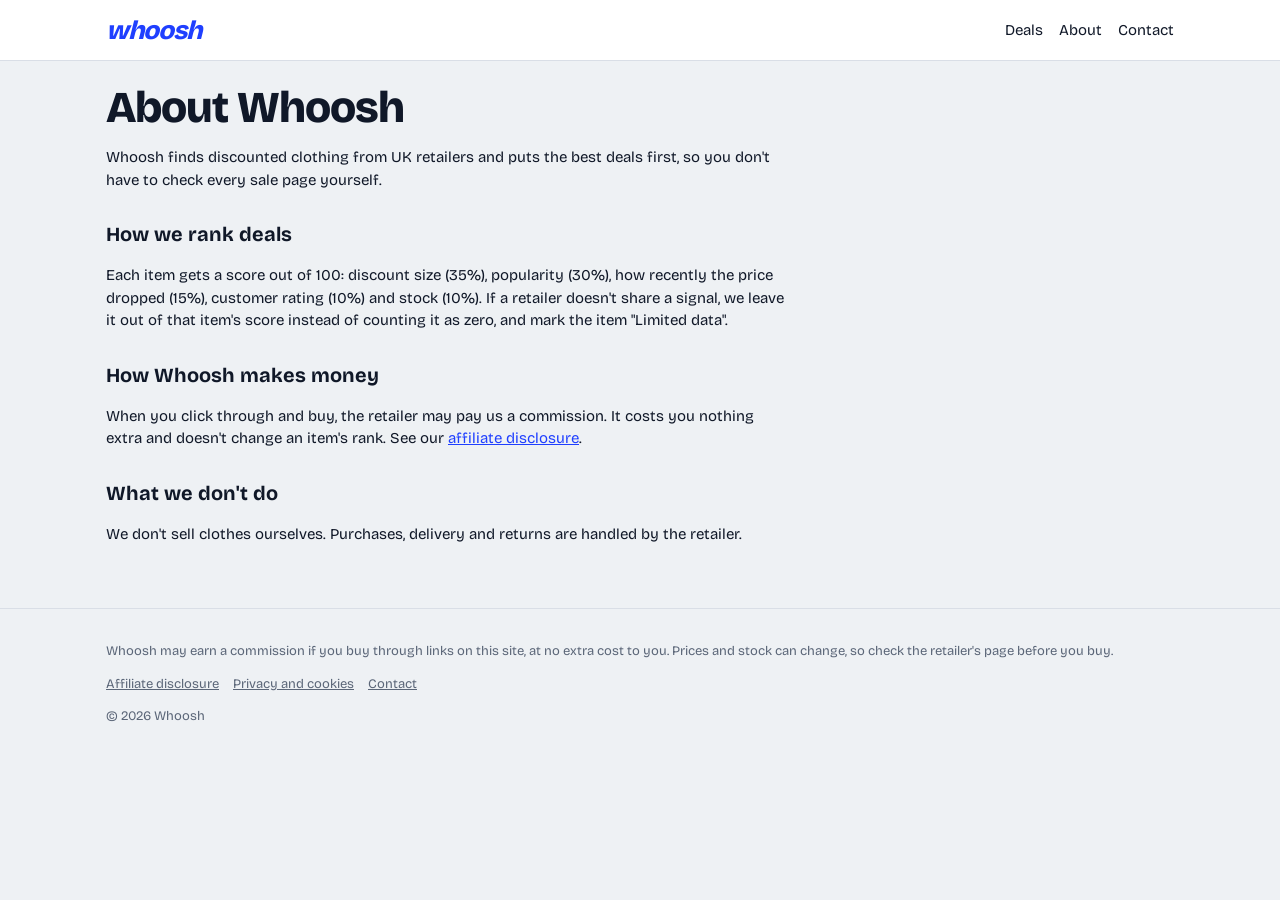
==== about.html @ 58af0808 "Add files via upload BASIC START" ====
<!DOCTYPE html><html lang="en-GB"><head><meta charset="utf-8"><meta name="viewport" content="width=device-width, initial-scale=1, viewport-fit=cover"><title>About Whoosh</title><meta name="description" content="What Whoosh is and how it ranks deals."><link href="https://fonts.googleapis.com/css2?family=Bricolage+Grotesque:wght@400;600;800&display=swap" rel="stylesheet"><link rel="stylesheet" href="style.css"></head><body>
<header><div class="w"><a class="logo" href="index.html">whoosh</a><nav><a href="index.html">Deals</a><a href="about.html">About</a><a href="contact.html">Contact</a></nav></div></header>
<main><div class="w"><div class="txt"><h1>About Whoosh</h1><p>Whoosh finds discounted clothing from UK retailers and puts the best deals first, so you don't have to check every sale page yourself.</p><h2>How we rank deals</h2><p>Each item gets a score out of 100: discount size (35%), popularity (30%), how recently the price dropped (15%), customer rating (10%) and stock (10%). If a retailer doesn't share a signal, we leave it out of that item's score instead of counting it as zero, and mark the item "Limited data".</p><h2>How Whoosh makes money</h2><p>When you click through and buy, the retailer may pay us a commission. It costs you nothing extra and doesn't change an item's rank. See our <a href="disclosure.html">affiliate disclosure</a>.</p><h2>What we don't do</h2><p>We don't sell clothes ourselves. Purchases, delivery and returns are handled by the retailer.</p></div></div></main><footer><div class="w"><p>Whoosh may earn a commission if you buy through links on this site, at no extra cost to you. Prices and stock can change, so check the retailer's page before you buy.</p><a href="disclosure.html">Affiliate disclosure</a><a href="privacy.html">Privacy and cookies</a><a href="contact.html">Contact</a><p>&copy; <span id="y"></span> Whoosh</p></div></footer><script>document.getElementById("y").textContent=new Date().getFullYear()</script></body></html>
---- style.css ----
:root{--bg:#eef1f4;--card:#fff;--ink:#101828;--mute:#5b6678;--line:#d9dee6;--acc:#1f3fff;--sale:#d92d20;box-sizing:border-box;padding-top:env(safe-area-inset-top,0px);padding-bottom:env(safe-area-inset-bottom,0px)}
@media (prefers-color-scheme:dark){:root{--bg:#0d1117;--card:#161b24;--ink:#eef1f6;--mute:#9aa6b8;--line:#272f3d;--acc:#7b93ff;--sale:#ff7a6e}}
*{box-sizing:inherit}
body{margin:0;background:var(--bg);color:var(--ink);font:400 15px/1.5 "Bricolage Grotesque",system-ui,sans-serif}
.w{max-width:1100px;margin:0 auto;padding:0 16px}
header{border-bottom:1px solid var(--line);background:var(--card)}
header .w{display:flex;align-items:center;gap:20px;height:60px}
.logo{font-weight:800;font-size:26px;font-style:italic;letter-spacing:-.04em;color:var(--acc);text-decoration:none}
nav{display:flex;gap:16px;margin-left:auto}nav a{color:var(--ink);text-decoration:none}nav a:hover{text-decoration:underline}
a:focus-visible,button:focus-visible{outline:2px solid var(--acc);outline-offset:2px}
main{padding:24px 0 48px}
h1{font-size:clamp(28px,5vw,44px);line-height:1.05;margin:0 0 8px;font-weight:800;letter-spacing:-.02em}
h2{margin:28px 0 6px;font-size:20px}
.sub,.mute{color:var(--mute)}.sub{max-width:60ch;margin:0 0 18px}
.txt{max-width:68ch}.txt a{color:var(--acc)}
.note{background:var(--card);border:1px solid var(--line);border-radius:8px;padding:10px 14px;margin-bottom:16px;font-size:14px}
.bar{display:flex;flex-wrap:wrap;gap:8px;margin-bottom:18px}
.chip{border:1px solid var(--line);background:var(--card);color:var(--ink);padding:7px 13px;border-radius:99px;font:inherit;cursor:pointer}
.chip[aria-pressed=true]{background:var(--ink);color:var(--bg);border-color:var(--ink)}
.sp{flex:1}
.grid{display:grid;grid-template-columns:repeat(auto-fill,minmax(230px,1fr));gap:16px}
.card{background:var(--card);border:1px solid var(--line);border-radius:10px;overflow:hidden;display:flex}
.card a{color:inherit;text-decoration:none;display:flex;flex-direction:column;flex:1}
.img{aspect-ratio:4/5;position:relative;display:flex;align-items:flex-end;padding:10px}
.img img{position:absolute;inset:0;width:100%;height:100%;object-fit:cover}
.rank,.off{position:absolute;top:10px;font-weight:800;border-radius:6px;padding:2px 8px}
.rank{left:10px;background:var(--ink);color:var(--bg)}.off{right:10px;background:var(--sale);color:#fff}
.tag{position:relative;font-size:12px;background:rgba(255,255,255,.88);color:#101828;padding:2px 8px;border-radius:6px}
.b{padding:12px 14px 14px;display:flex;flex-direction:column;gap:6px;flex:1}
.br{color:var(--mute);font-size:13px}.nm{font-weight:600}
.pr{font-size:18px;font-weight:800}.pr s{font-weight:400;color:var(--mute);font-size:14px;margin-left:6px}
.sc{display:flex;align-items:center;gap:8px;margin-top:auto}.sc b{font-size:22px;color:var(--acc);min-width:34px}
.bars{flex:1;display:flex;height:8px;border-radius:4px;overflow:hidden;background:var(--line)}.bars i{display:block;height:100%}
.conf{font-size:12px;color:var(--mute)}
footer{border-top:1px solid var(--line);padding:20px 0 32px;font-size:13px;color:var(--mute)}
footer a{color:var(--mute);margin-right:14px}
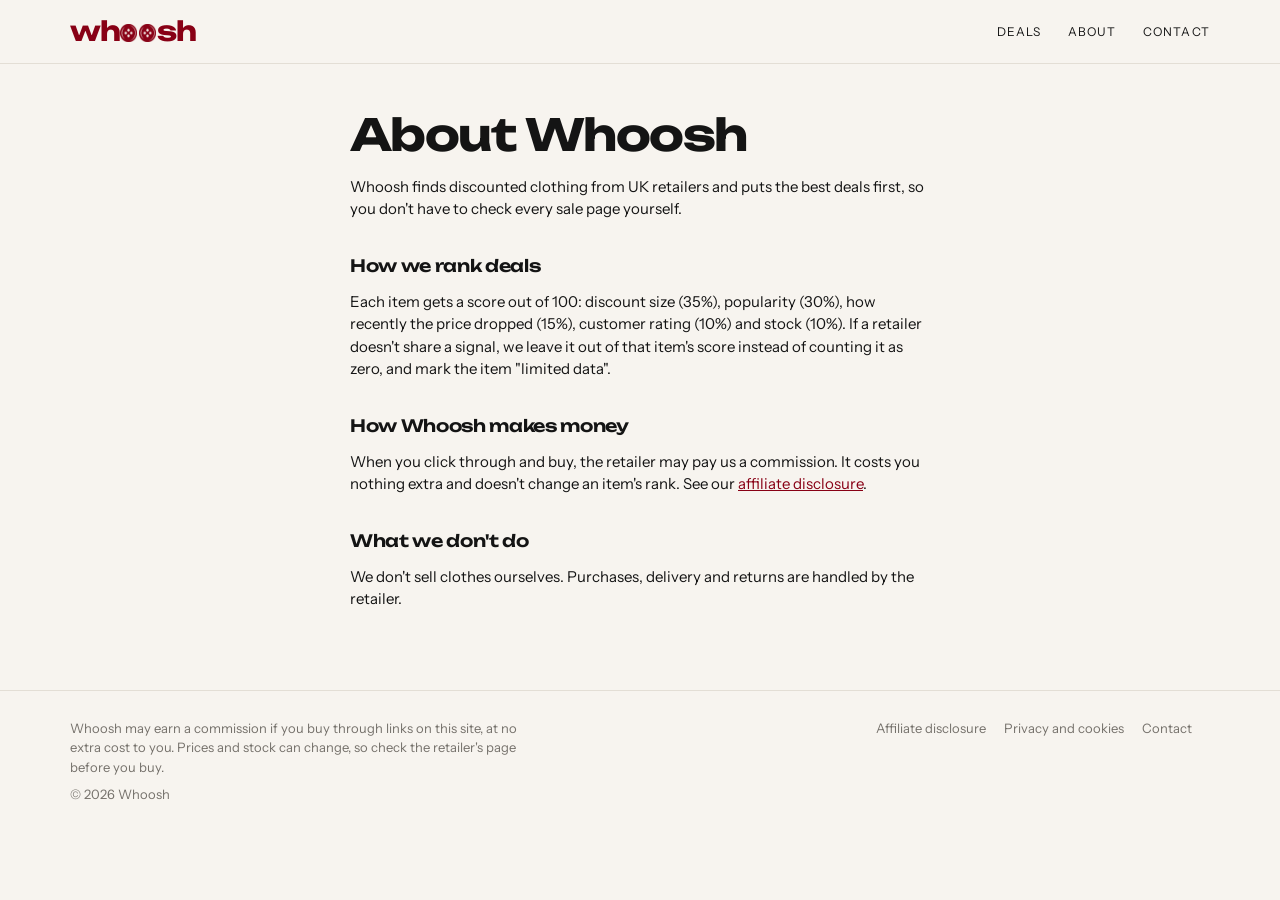
==== commit 9a58e421: "Add files via upload" ====
--- a/about.html
+++ b/about.html
@@ -1,3 +1,3 @@
-<!DOCTYPE html><html lang="en-GB"><head><meta charset="utf-8"><meta name="viewport" content="width=device-width, initial-scale=1, viewport-fit=cover"><title>About Whoosh</title><meta name="description" content="What Whoosh is and how it ranks deals."><link href="https://fonts.googleapis.com/css2?family=Bricolage+Grotesque:wght@400;600;800&display=swap" rel="stylesheet"><link rel="stylesheet" href="style.css"></head><body>
-<header><div class="w"><a class="logo" href="index.html">whoosh</a><nav><a href="index.html">Deals</a><a href="about.html">About</a><a href="contact.html">Contact</a></nav></div></header>
-<main><div class="w"><div class="txt"><h1>About Whoosh</h1><p>Whoosh finds discounted clothing from UK retailers and puts the best deals first, so you don't have to check every sale page yourself.</p><h2>How we rank deals</h2><p>Each item gets a score out of 100: discount size (35%), popularity (30%), how recently the price dropped (15%), customer rating (10%) and stock (10%). If a retailer doesn't share a signal, we leave it out of that item's score instead of counting it as zero, and mark the item "Limited data".</p><h2>How Whoosh makes money</h2><p>When you click through and buy, the retailer may pay us a commission. It costs you nothing extra and doesn't change an item's rank. See our <a href="disclosure.html">affiliate disclosure</a>.</p><h2>What we don't do</h2><p>We don't sell clothes ourselves. Purchases, delivery and returns are handled by the retailer.</p></div></div></main><footer><div class="w"><p>Whoosh may earn a commission if you buy through links on this site, at no extra cost to you. Prices and stock can change, so check the retailer's page before you buy.</p><a href="disclosure.html">Affiliate disclosure</a><a href="privacy.html">Privacy and cookies</a><a href="contact.html">Contact</a><p>&copy; <span id="y"></span> Whoosh</p></div></footer><script>document.getElementById("y").textContent=new Date().getFullYear()</script></body></html>+<!DOCTYPE html><html lang="en-GB"><head><meta charset="utf-8"><meta name="viewport" content="width=device-width, initial-scale=1, viewport-fit=cover"><title>About | Whoosh</title><meta name="description" content="What Whoosh is and how it ranks deals."><meta name="theme-color" content="#880015"><link rel="icon" href="favicon.png"><link rel="apple-touch-icon" href="apple-touch-icon.png"><link rel="manifest" href="site.webmanifest"><link href="https://fonts.googleapis.com/css2?family=Instrument+Sans:wght@400;500;600;700&family=Unbounded:wght@500;600;700&display=swap" rel="stylesheet"><link rel="stylesheet" href="style.css"></head><body>
+<header class="top"><div class="w"><a class="logo" href="index.html" aria-label="Whoosh home">wh<img src="logo-button.png" alt="">&#8203;<img src="logo-button.png" alt="">sh</a><nav><a href="index.html">Deals</a><a href="about.html">About</a><a href="contact.html">Contact</a></nav></div></header>
+<main><div class="w txt"><h1>About Whoosh</h1><p>Whoosh finds discounted clothing from UK retailers and puts the best deals first, so you don't have to check every sale page yourself.</p><h2>How we rank deals</h2><p>Each item gets a score out of 100: discount size (35%), popularity (30%), how recently the price dropped (15%), customer rating (10%) and stock (10%). If a retailer doesn't share a signal, we leave it out of that item's score instead of counting it as zero, and mark the item "limited data".</p><h2>How Whoosh makes money</h2><p>When you click through and buy, the retailer may pay us a commission. It costs you nothing extra and doesn't change an item's rank. See our <a href="disclosure.html">affiliate disclosure</a>.</p><h2>What we don't do</h2><p>We don't sell clothes ourselves. Purchases, delivery and returns are handled by the retailer.</p></div></main><footer><div class="w"><div><p>Whoosh may earn a commission if you buy through links on this site, at no extra cost to you. Prices and stock can change, so check the retailer's page before you buy.</p><p>&copy; <span id="y"></span> Whoosh</p></div><div><a href="disclosure.html">Affiliate disclosure</a><a href="privacy.html">Privacy and cookies</a><a href="contact.html">Contact</a></div></div></footer><script>document.getElementById("y").textContent=new Date().getFullYear()</script></body></html>
--- a/style.css
+++ b/style.css
@@ -1,36 +1,48 @@
-:root{--bg:#eef1f4;--card:#fff;--ink:#101828;--mute:#5b6678;--line:#d9dee6;--acc:#1f3fff;--sale:#d92d20;box-sizing:border-box;padding-top:env(safe-area-inset-top,0px);padding-bottom:env(safe-area-inset-bottom,0px)}
-@media (prefers-color-scheme:dark){:root{--bg:#0d1117;--card:#161b24;--ink:#eef1f6;--mute:#9aa6b8;--line:#272f3d;--acc:#7b93ff;--sale:#ff7a6e}}
-*{box-sizing:inherit}
-body{margin:0;background:var(--bg);color:var(--ink);font:400 15px/1.5 "Bricolage Grotesque",system-ui,sans-serif}
-.w{max-width:1100px;margin:0 auto;padding:0 16px}
-header{border-bottom:1px solid var(--line);background:var(--card)}
-header .w{display:flex;align-items:center;gap:20px;height:60px}
-.logo{font-weight:800;font-size:26px;font-style:italic;letter-spacing:-.04em;color:var(--acc);text-decoration:none}
-nav{display:flex;gap:16px;margin-left:auto}nav a{color:var(--ink);text-decoration:none}nav a:hover{text-decoration:underline}
-a:focus-visible,button:focus-visible{outline:2px solid var(--acc);outline-offset:2px}
-main{padding:24px 0 48px}
-h1{font-size:clamp(28px,5vw,44px);line-height:1.05;margin:0 0 8px;font-weight:800;letter-spacing:-.02em}
-h2{margin:28px 0 6px;font-size:20px}
-.sub,.mute{color:var(--mute)}.sub{max-width:60ch;margin:0 0 18px}
-.txt{max-width:68ch}.txt a{color:var(--acc)}
-.note{background:var(--card);border:1px solid var(--line);border-radius:8px;padding:10px 14px;margin-bottom:16px;font-size:14px}
-.bar{display:flex;flex-wrap:wrap;gap:8px;margin-bottom:18px}
-.chip{border:1px solid var(--line);background:var(--card);color:var(--ink);padding:7px 13px;border-radius:99px;font:inherit;cursor:pointer}
-.chip[aria-pressed=true]{background:var(--ink);color:var(--bg);border-color:var(--ink)}
-.sp{flex:1}
-.grid{display:grid;grid-template-columns:repeat(auto-fill,minmax(230px,1fr));gap:16px}
-.card{background:var(--card);border:1px solid var(--line);border-radius:10px;overflow:hidden;display:flex}
-.card a{color:inherit;text-decoration:none;display:flex;flex-direction:column;flex:1}
-.img{aspect-ratio:4/5;position:relative;display:flex;align-items:flex-end;padding:10px}
-.img img{position:absolute;inset:0;width:100%;height:100%;object-fit:cover}
-.rank,.off{position:absolute;top:10px;font-weight:800;border-radius:6px;padding:2px 8px}
-.rank{left:10px;background:var(--ink);color:var(--bg)}.off{right:10px;background:var(--sale);color:#fff}
-.tag{position:relative;font-size:12px;background:rgba(255,255,255,.88);color:#101828;padding:2px 8px;border-radius:6px}
-.b{padding:12px 14px 14px;display:flex;flex-direction:column;gap:6px;flex:1}
-.br{color:var(--mute);font-size:13px}.nm{font-weight:600}
-.pr{font-size:18px;font-weight:800}.pr s{font-weight:400;color:var(--mute);font-size:14px;margin-left:6px}
-.sc{display:flex;align-items:center;gap:8px;margin-top:auto}.sc b{font-size:22px;color:var(--acc);min-width:34px}
-.bars{flex:1;display:flex;height:8px;border-radius:4px;overflow:hidden;background:var(--line)}.bars i{display:block;height:100%}
-.conf{font-size:12px;color:var(--mute)}
-footer{border-top:1px solid var(--line);padding:20px 0 32px;font-size:13px;color:var(--mute)}
-footer a{color:var(--mute);margin-right:14px}
+:root{--bg:#f7f4ef;--ink:#141414;--grey:#75716b;--line:#e3ded5;--tile:#ebe6dd;--wine:#880015;--head:"Unbounded","Arial Black",sans-serif;--body:"Instrument Sans",system-ui,sans-serif;color-scheme:light}
+*{box-sizing:border-box}
+body{margin:0;background:var(--bg);color:var(--ink);font:400 15px/1.5 var(--body);-webkit-font-smoothing:antialiased}
+.w{max-width:1180px;margin:0 auto;padding:0 20px}
+a{color:inherit}a:focus-visible,button:focus-visible,select:focus-visible{outline:2px solid var(--wine);outline-offset:3px}
+.top{padding:calc(env(safe-area-inset-top,0px) + 18px) 0 18px;border-bottom:1px solid var(--line)}
+.top .w{display:flex;align-items:center;justify-content:space-between}
+.logo{font:700 27px/1 var(--head);letter-spacing:-.05em;color:var(--wine);text-decoration:none;white-space:nowrap}
+.logo img{display:inline-block;height:.64em;width:.64em;vertical-align:-.02em;margin:0 .03em}
+nav a{font-size:12px;letter-spacing:.1em;text-transform:uppercase;text-decoration:none;margin-left:26px}
+nav a:hover{color:var(--wine)}
+.hero{position:relative;overflow:hidden;border-bottom:1px solid var(--line)}
+.hero .w{padding-top:64px;padding-bottom:72px;position:relative}
+.hero-t{position:relative;z-index:1;max-width:620px}
+.eyebrow{font-size:12px;letter-spacing:.12em;text-transform:uppercase;color:var(--wine);margin:0 0 16px;font-weight:600}
+h1{font:700 clamp(30px,5.4vw,60px)/1.04 var(--head);letter-spacing:-.035em;margin:0 0 18px}
+.lede{font-size:17px;color:var(--grey);max-width:44ch;margin:0}
+.hero-btn{position:absolute;right:-70px;top:50%;width:clamp(240px,36vw,430px);transform:translateY(-50%) rotate(-8deg)}
+main{padding-bottom:64px}
+.tools{display:flex;flex-wrap:wrap;gap:14px 28px;align-items:center;padding:22px 0 8px}
+.brands{display:flex;flex-wrap:wrap;gap:6px 22px;flex:1}
+.brands button{background:none;border:0;border-bottom:2px solid transparent;padding:4px 0;font:500 14px var(--body);color:var(--grey);cursor:pointer}
+.brands button[aria-pressed=true]{color:var(--ink);border-color:var(--wine)}
+.brands button:hover{color:var(--ink)}
+.tools label{font-size:13px;color:var(--grey)}
+.tools select{font:500 14px var(--body);color:var(--ink);background:none;border:0;border-bottom:1px solid var(--ink);padding:3px 2px;margin-left:6px;border-radius:0}
+.count{font-size:13px;color:var(--grey);margin:6px 0 20px}
+.grid{display:grid;grid-template-columns:repeat(auto-fill,minmax(220px,1fr));gap:36px 20px}
+.card a{text-decoration:none;display:block}
+.img{position:relative;aspect-ratio:4/5;background:var(--tile);overflow:hidden}
+.img img{width:100%;height:100%;object-fit:cover;display:block;transition:transform .5s}
+.card a:hover .img img{transform:scale(1.03)}
+.card a:hover .nm{text-decoration:underline}
+.off{position:absolute;top:12px;left:12px;background:var(--wine);color:#fff;font:700 12px/1 var(--head);padding:7px 8px}
+.meta{padding-top:12px}
+.br{font-size:12px;letter-spacing:.08em;text-transform:uppercase;color:var(--grey)}
+.nm{display:block;font-weight:500;margin:2px 0 6px}
+.pr{font-weight:700;font-size:17px}.pr s{font-weight:400;color:var(--grey);font-size:14px;margin:0 8px 0 8px}.pr em{font-style:normal;font-size:13px;color:var(--wine);font-weight:600}
+.tg{font-size:12.5px;color:var(--grey);margin-top:2px;min-height:1.5em}
+.sc{margin-top:10px;font-size:12px;color:var(--grey)}.sc b{color:var(--ink)}
+.sc i{display:block;height:2px;background:var(--line);margin-top:5px}.sc i u{display:block;height:100%;background:var(--wine)}
+.mute{color:var(--grey)}
+.txt{max-width:62ch;padding-top:48px}.txt h1{font-size:clamp(28px,4.4vw,44px)}.txt h2{font:600 17px var(--head);letter-spacing:-.02em;margin:34px 0 6px}.txt a{color:var(--wine)}
+footer{border-top:1px solid var(--line);padding:28px 0 calc(env(safe-area-inset-bottom,0px) + 36px);font-size:13px;color:var(--grey)}
+footer .w{display:flex;flex-wrap:wrap;gap:16px 40px;justify-content:space-between}
+footer p{margin:0 0 8px;max-width:52ch}footer a{margin-right:18px;text-decoration:none}footer a:hover{color:var(--wine)}
+@media (max-width:640px){.hero .w{padding-top:40px;padding-bottom:40px}.hero-btn{position:static;transform:rotate(-8deg);width:120px;margin-top:28px}.grid{grid-template-columns:repeat(2,1fr);gap:28px 12px}nav a{margin-left:16px}.logo{font-size:23px}}
+@media (prefers-reduced-motion:reduce){.img img{transition:none}}
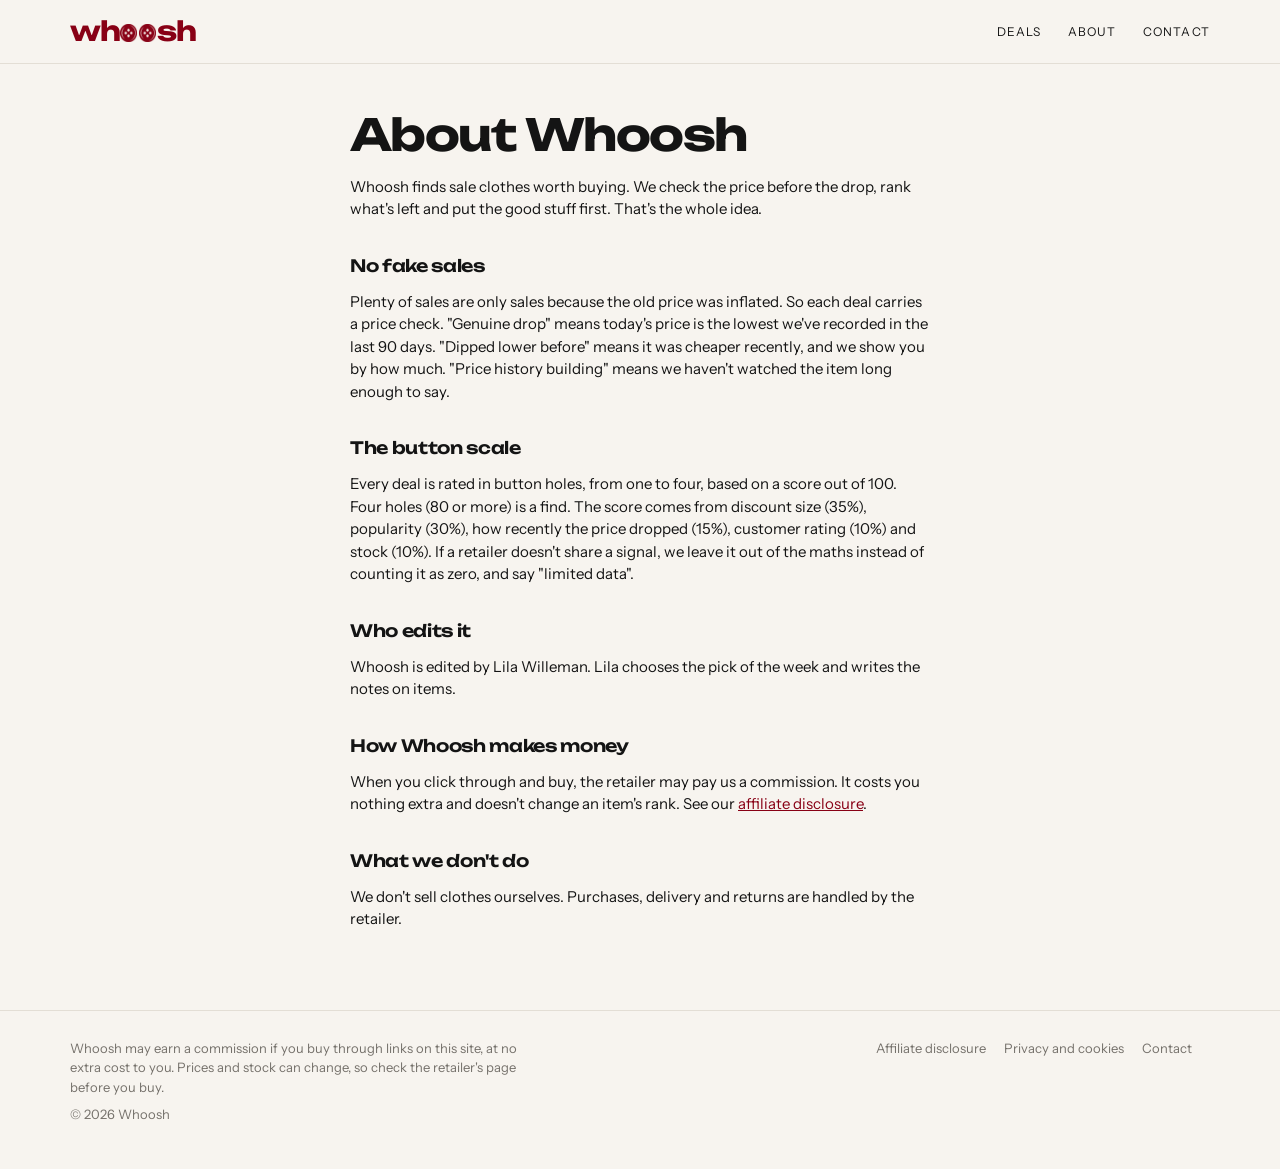
==== commit 68acf40d: "Add files via upload" ====
--- a/about.html
+++ b/about.html
@@ -1,3 +1,3 @@
-<!DOCTYPE html><html lang="en-GB"><head><meta charset="utf-8"><meta name="viewport" content="width=device-width, initial-scale=1, viewport-fit=cover"><title>About | Whoosh</title><meta name="description" content="What Whoosh is and how it ranks deals."><meta name="theme-color" content="#880015"><link rel="icon" href="favicon.png"><link rel="apple-touch-icon" href="apple-touch-icon.png"><link rel="manifest" href="site.webmanifest"><link href="https://fonts.googleapis.com/css2?family=Instrument+Sans:wght@400;500;600;700&family=Unbounded:wght@500;600;700&display=swap" rel="stylesheet"><link rel="stylesheet" href="style.css"></head><body>
+<!DOCTYPE html><html lang="en-GB"><head><meta charset="utf-8"><meta name="viewport" content="width=device-width, initial-scale=1, viewport-fit=cover"><title>About | Whoosh</title><meta name="description" content="What Whoosh is, how deals are checked and how they are rated."><meta name="theme-color" content="#880015"><link rel="icon" href="favicon.png"><link rel="apple-touch-icon" href="apple-touch-icon.png"><link rel="manifest" href="site.webmanifest"><link href="https://fonts.googleapis.com/css2?family=Instrument+Sans:wght@400;500;600;700&family=Unbounded:wght@500;600;700&display=swap" rel="stylesheet"><link rel="stylesheet" href="style.css"></head><body>
 <header class="top"><div class="w"><a class="logo" href="index.html" aria-label="Whoosh home">wh<img src="logo-button.png" alt="">&#8203;<img src="logo-button.png" alt="">sh</a><nav><a href="index.html">Deals</a><a href="about.html">About</a><a href="contact.html">Contact</a></nav></div></header>
-<main><div class="w txt"><h1>About Whoosh</h1><p>Whoosh finds discounted clothing from UK retailers and puts the best deals first, so you don't have to check every sale page yourself.</p><h2>How we rank deals</h2><p>Each item gets a score out of 100: discount size (35%), popularity (30%), how recently the price dropped (15%), customer rating (10%) and stock (10%). If a retailer doesn't share a signal, we leave it out of that item's score instead of counting it as zero, and mark the item "limited data".</p><h2>How Whoosh makes money</h2><p>When you click through and buy, the retailer may pay us a commission. It costs you nothing extra and doesn't change an item's rank. See our <a href="disclosure.html">affiliate disclosure</a>.</p><h2>What we don't do</h2><p>We don't sell clothes ourselves. Purchases, delivery and returns are handled by the retailer.</p></div></main><footer><div class="w"><div><p>Whoosh may earn a commission if you buy through links on this site, at no extra cost to you. Prices and stock can change, so check the retailer's page before you buy.</p><p>&copy; <span id="y"></span> Whoosh</p></div><div><a href="disclosure.html">Affiliate disclosure</a><a href="privacy.html">Privacy and cookies</a><a href="contact.html">Contact</a></div></div></footer><script>document.getElementById("y").textContent=new Date().getFullYear()</script></body></html>+<main><div class="w txt"><h1>About Whoosh</h1><p>Whoosh finds sale clothes worth buying. We check the price before the drop, rank what's left and put the good stuff first. That's the whole idea.</p><h2 id="prices">No fake sales</h2><p>Plenty of sales are only sales because the old price was inflated. So each deal carries a price check. "Genuine drop" means today's price is the lowest we've recorded in the last 90 days. "Dipped lower before" means it was cheaper recently, and we show you by how much. "Price history building" means we haven't watched the item long enough to say.</p><h2 id="scale">The button scale</h2><p>Every deal is rated in button holes, from one to four, based on a score out of 100. Four holes (80 or more) is a find. The score comes from discount size (35%), popularity (30%), how recently the price dropped (15%), customer rating (10%) and stock (10%). If a retailer doesn't share a signal, we leave it out of the maths instead of counting it as zero, and say "limited data".</p><h2>Who edits it</h2><p>Whoosh is edited by Lila Willeman. Lila chooses the pick of the week and writes the notes on items.</p><h2>How Whoosh makes money</h2><p>When you click through and buy, the retailer may pay us a commission. It costs you nothing extra and doesn't change an item's rank. See our <a href="disclosure.html">affiliate disclosure</a>.</p><h2>What we don't do</h2><p>We don't sell clothes ourselves. Purchases, delivery and returns are handled by the retailer.</p></div></main><footer><div class="w"><div><p>Whoosh may earn a commission if you buy through links on this site, at no extra cost to you. Prices and stock can change, so check the retailer's page before you buy.</p><p>&copy; <span id="y"></span> Whoosh</p></div><div><a href="disclosure.html">Affiliate disclosure</a><a href="privacy.html">Privacy and cookies</a><a href="contact.html">Contact</a></div></div></footer><script>document.getElementById("y").textContent=new Date().getFullYear()</script></body></html>
--- a/style.css
+++ b/style.css
@@ -46,3 +46,17 @@
 footer p{margin:0 0 8px;max-width:52ch}footer a{margin-right:18px;text-decoration:none}footer a:hover{color:var(--wine)}
 @media (max-width:640px){.hero .w{padding-top:40px;padding-bottom:40px}.hero-btn{position:static;transform:rotate(-8deg);width:120px;margin-top:28px}.grid{grid-template-columns:repeat(2,1fr);gap:28px 12px}nav a{margin-left:16px}.logo{font-size:23px}}
 @media (prefers-reduced-motion:reduce){.img img{transition:none}}
+.logo img{transition:transform .6s}.logo:hover img{transform:rotate(180deg)}
+.sh{font:700 clamp(22px,3vw,30px)/1.1 var(--head);letter-spacing:-.03em;margin:44px 0 18px}
+.pick-a{display:grid;grid-template-columns:minmax(0,320px) 1fr;gap:32px;align-items:center;text-decoration:none;margin-top:40px;padding-bottom:40px;border-bottom:1px solid var(--line)}
+.pick-t h2{font:700 clamp(22px,3vw,32px)/1.1 var(--head);letter-spacing:-.03em;margin:0 0 14px}
+.pnote{font-size:18px;max-width:40ch;margin:0 0 6px}.by{font-size:13px;color:var(--grey);margin:0 0 14px}
+.pc{display:block;font-size:12.5px;color:var(--grey);margin-top:4px}.pc.ok{color:var(--wine);font-weight:600}
+.nt{font-size:13px;font-style:italic;margin:6px 0 0}
+.sc{display:flex;align-items:center;gap:8px;margin-top:10px;font-size:12px;color:var(--grey)}.sc b{color:var(--ink)}.holes{flex:none}
+.key{font-size:13px;color:var(--grey);margin:-14px 0 22px}
+.lgrid{display:grid;grid-template-columns:repeat(auto-fill,minmax(200px,1fr));gap:20px 14px}
+.lgrid figure{margin:0}.lgrid img{width:100%;aspect-ratio:3/4;object-fit:cover;display:block;background:var(--tile)}
+.lgrid figcaption{font-size:13px;margin-top:8px}.lgrid a{color:var(--wine)}
+@media (max-width:640px){.pick-a{grid-template-columns:1fr;gap:16px}}
+@media (prefers-reduced-motion:reduce){.logo img{transition:none}}
